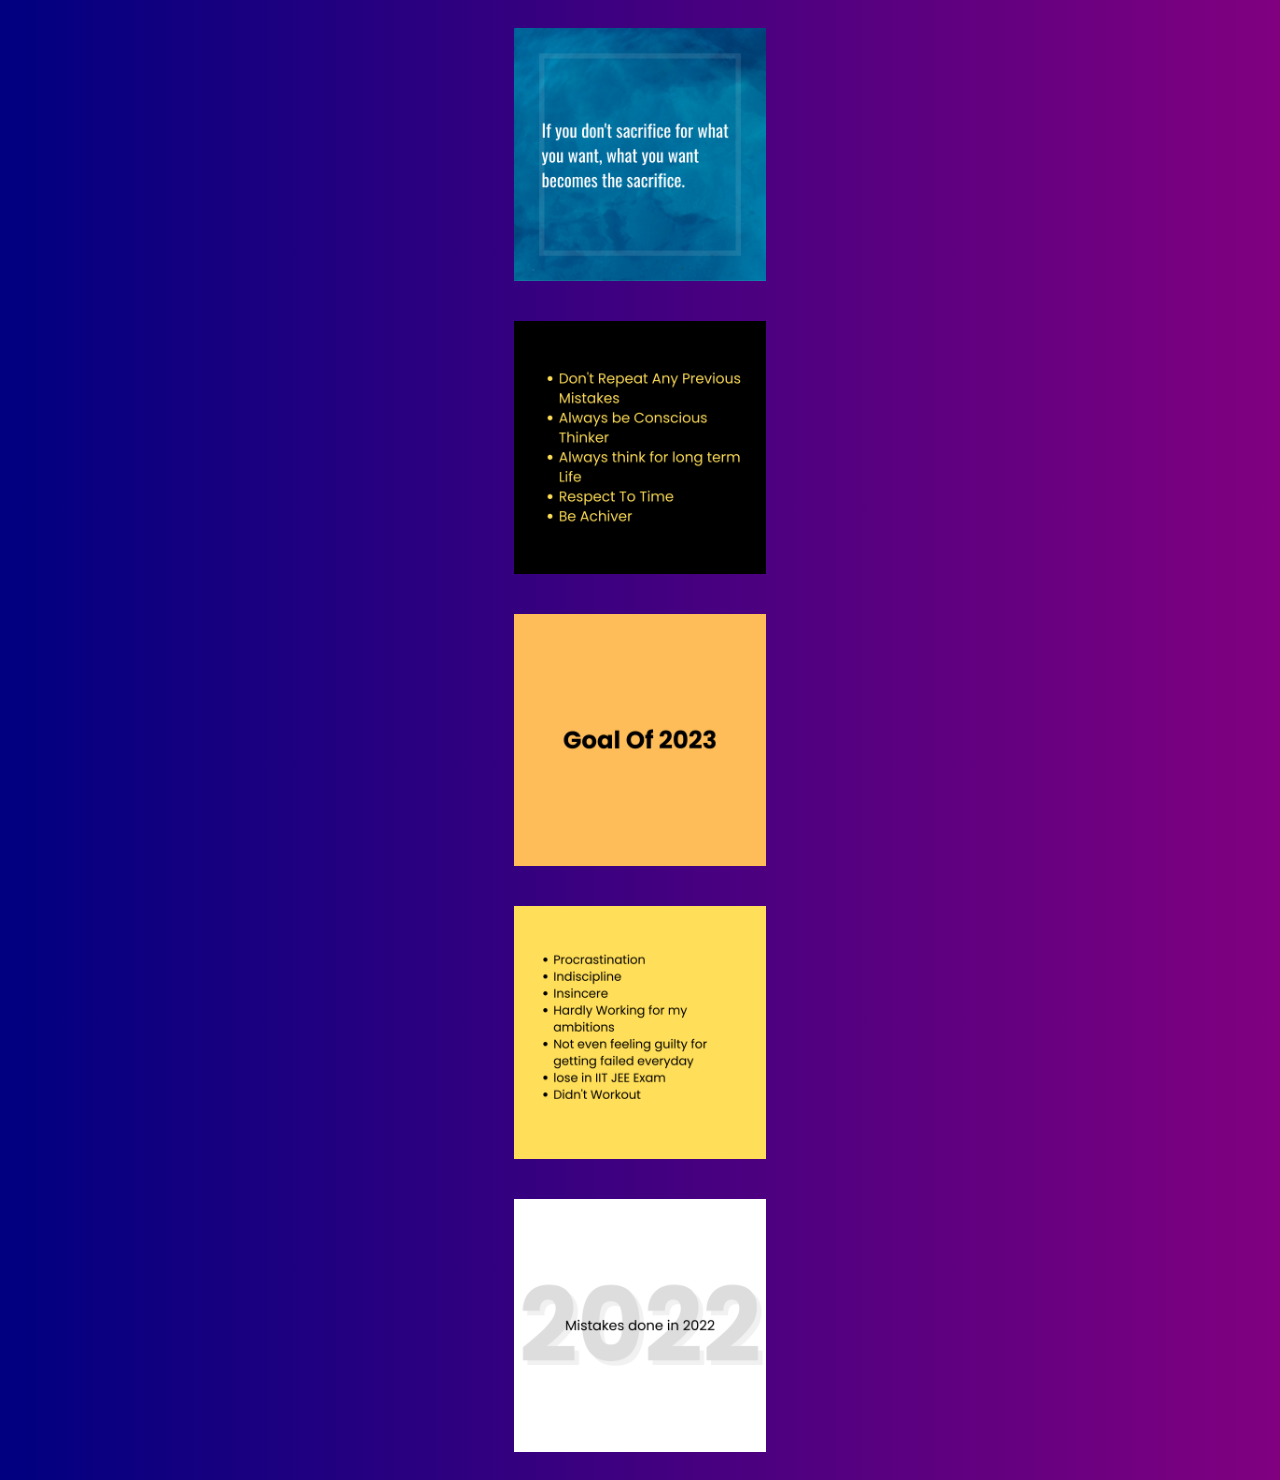
==== post.html @ 2dad8b0f "Add files via upload" ====
<!DOCTYPE html>
<html lang="en">
<head>
    <meta charset="UTF-8">
    <meta http-equiv="X-UA-Compatible" content="IE=edge">
    <meta name="viewport" content="width=device-width, initial-scale=1.0">
    <title>My Image Posts</title>
    <link rel="stylesheet" href="post.css">
</head>
<body>
    <div class="posts">
        <img src="/img/1.png" alt="">
        <img src="/img/2.png" alt="">
        <img src="/img/3.png" alt="">
        <img src="/img/4.png" alt="">
        <img src="/img/5.png" alt="">
        
    </div>
</body>
</html>
---- post.css ----
body{
    background: linear-gradient(90deg, navy, purple);
}

.posts{
    display: flex;
    flex-direction: column-reverse;
    justify-content: center;
    align-items: center;
}

.posts img{
    width: 20%;
    margin: 20px;
}

.posts img:hover{
    cursor: pointer;
    box-shadow: 0px 0px 30px 2px grey;
}
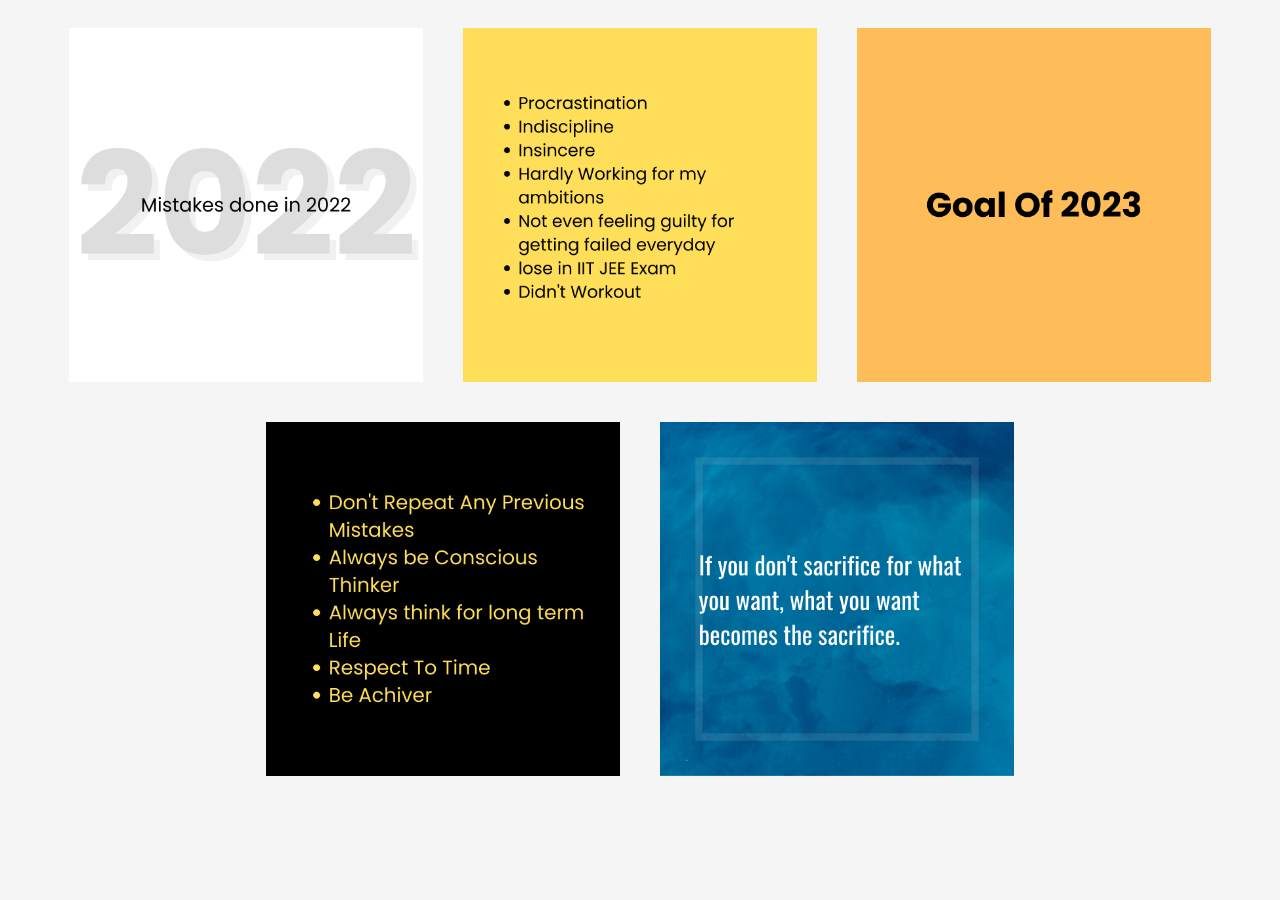
==== commit d852d9ff: "Update post.html" ====
--- a/post.html
+++ b/post.html
@@ -4,8 +4,9 @@
     <meta charset="UTF-8">
     <meta http-equiv="X-UA-Compatible" content="IE=edge">
     <meta name="viewport" content="width=device-width, initial-scale=1.0">
-    <title>My Image Posts</title>
+    <title>Posts | Atul Rajput</title>
     <link rel="stylesheet" href="post.css">
+    <link rel="shortcut icon" href="/Images/icon.png" type="image/x-icon">
 </head>
 <body>
     <div class="posts">
@@ -17,4 +18,4 @@
         
     </div>
 </body>
-</html>+</html>
--- a/post.css
+++ b/post.css
@@ -1,16 +1,16 @@
 body{
-    background: linear-gradient(90deg, navy, purple);
+    background: whitesmoke;
 }
 
 .posts{
     display: flex;
-    flex-direction: column-reverse;
+    flex-wrap: wrap;
     justify-content: center;
     align-items: center;
 }
 
 .posts img{
-    width: 20%;
+    width: 28%;
     margin: 20px;
 }
 
@@ -19,3 +19,5 @@
     box-shadow: 0px 0px 30px 2px grey;
 }
 
+
+
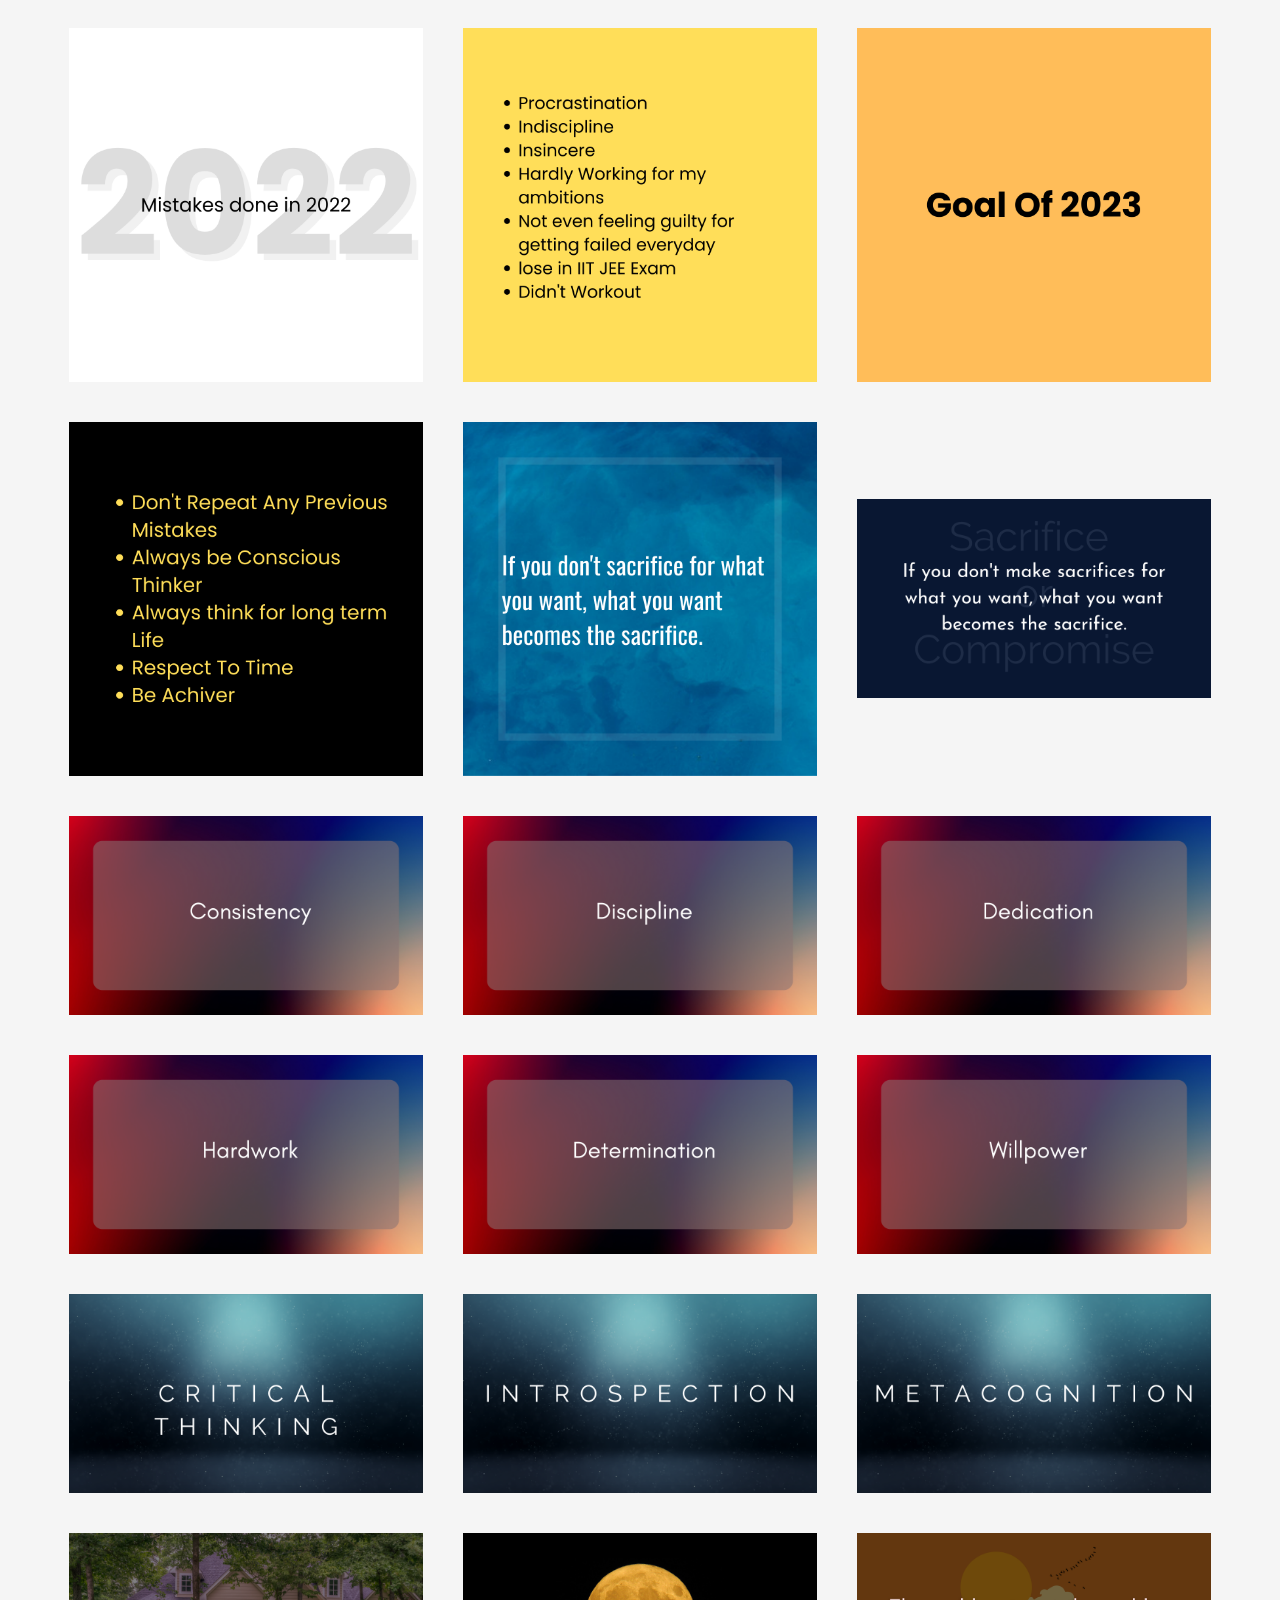
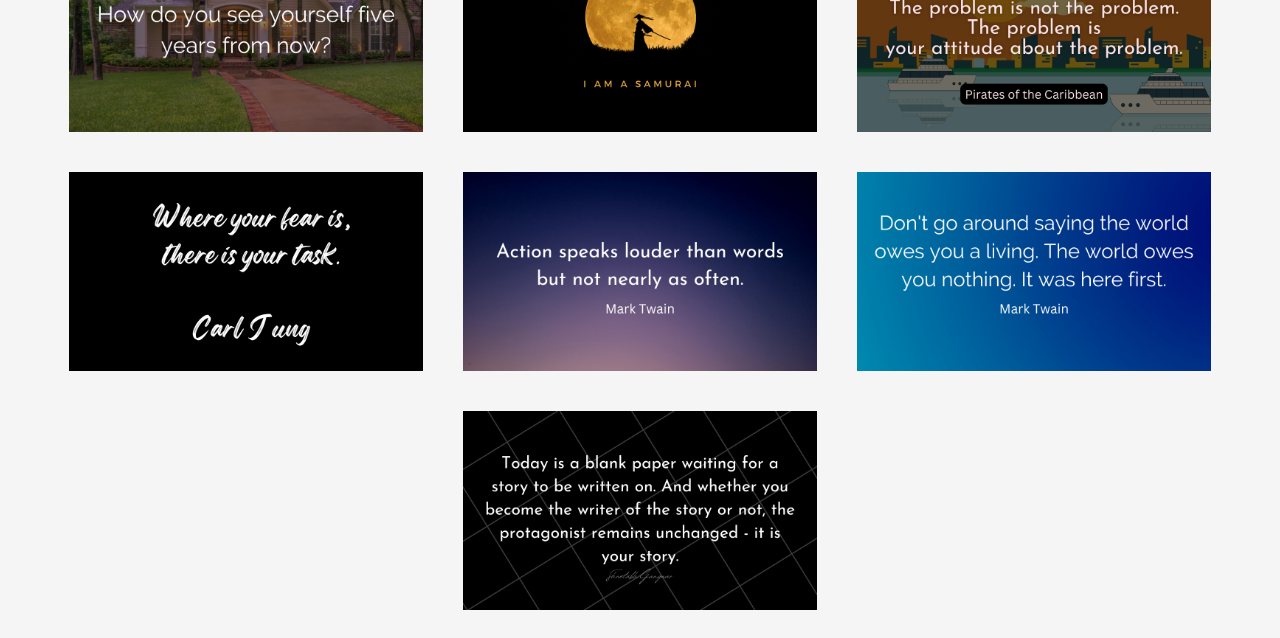
==== commit b1c68649: "Update post.html" ====
--- a/post.html
+++ b/post.html
@@ -15,7 +15,23 @@
         <img src="/img/3.png" alt="">
         <img src="/img/4.png" alt="">
         <img src="/img/5.png" alt="">
-        
+        <img src="/img/6.png" alt="">
+        <img src="/img/7.png" alt="">
+        <img src="/img/8.png" alt="">
+        <img src="/img/9.png" alt="">
+        <img src="/img/10.png" alt="">
+        <img src="/img/11.png" alt="">
+        <img src="/img/12.png" alt="">
+        <img src="/img/13.png" alt="">
+        <img src="/img/14.png" alt="">
+        <img src="/img/15.png" alt="">
+        <img src="/img/16.png" alt="">
+        <img src="/img/17.png" alt="">
+        <img src="/img/18.png" alt="">
+        <img src="/img/19.png" alt="">
+        <img src="/img/20.png" alt="">
+        <img src="/img/21.png" alt="">
+        <img src="/img/22.png" alt=""> 
     </div>
 </body>
 </html>
--- a/post.css
+++ b/post.css
@@ -19,5 +19,3 @@
     box-shadow: 0px 0px 30px 2px grey;
 }
 
-
-
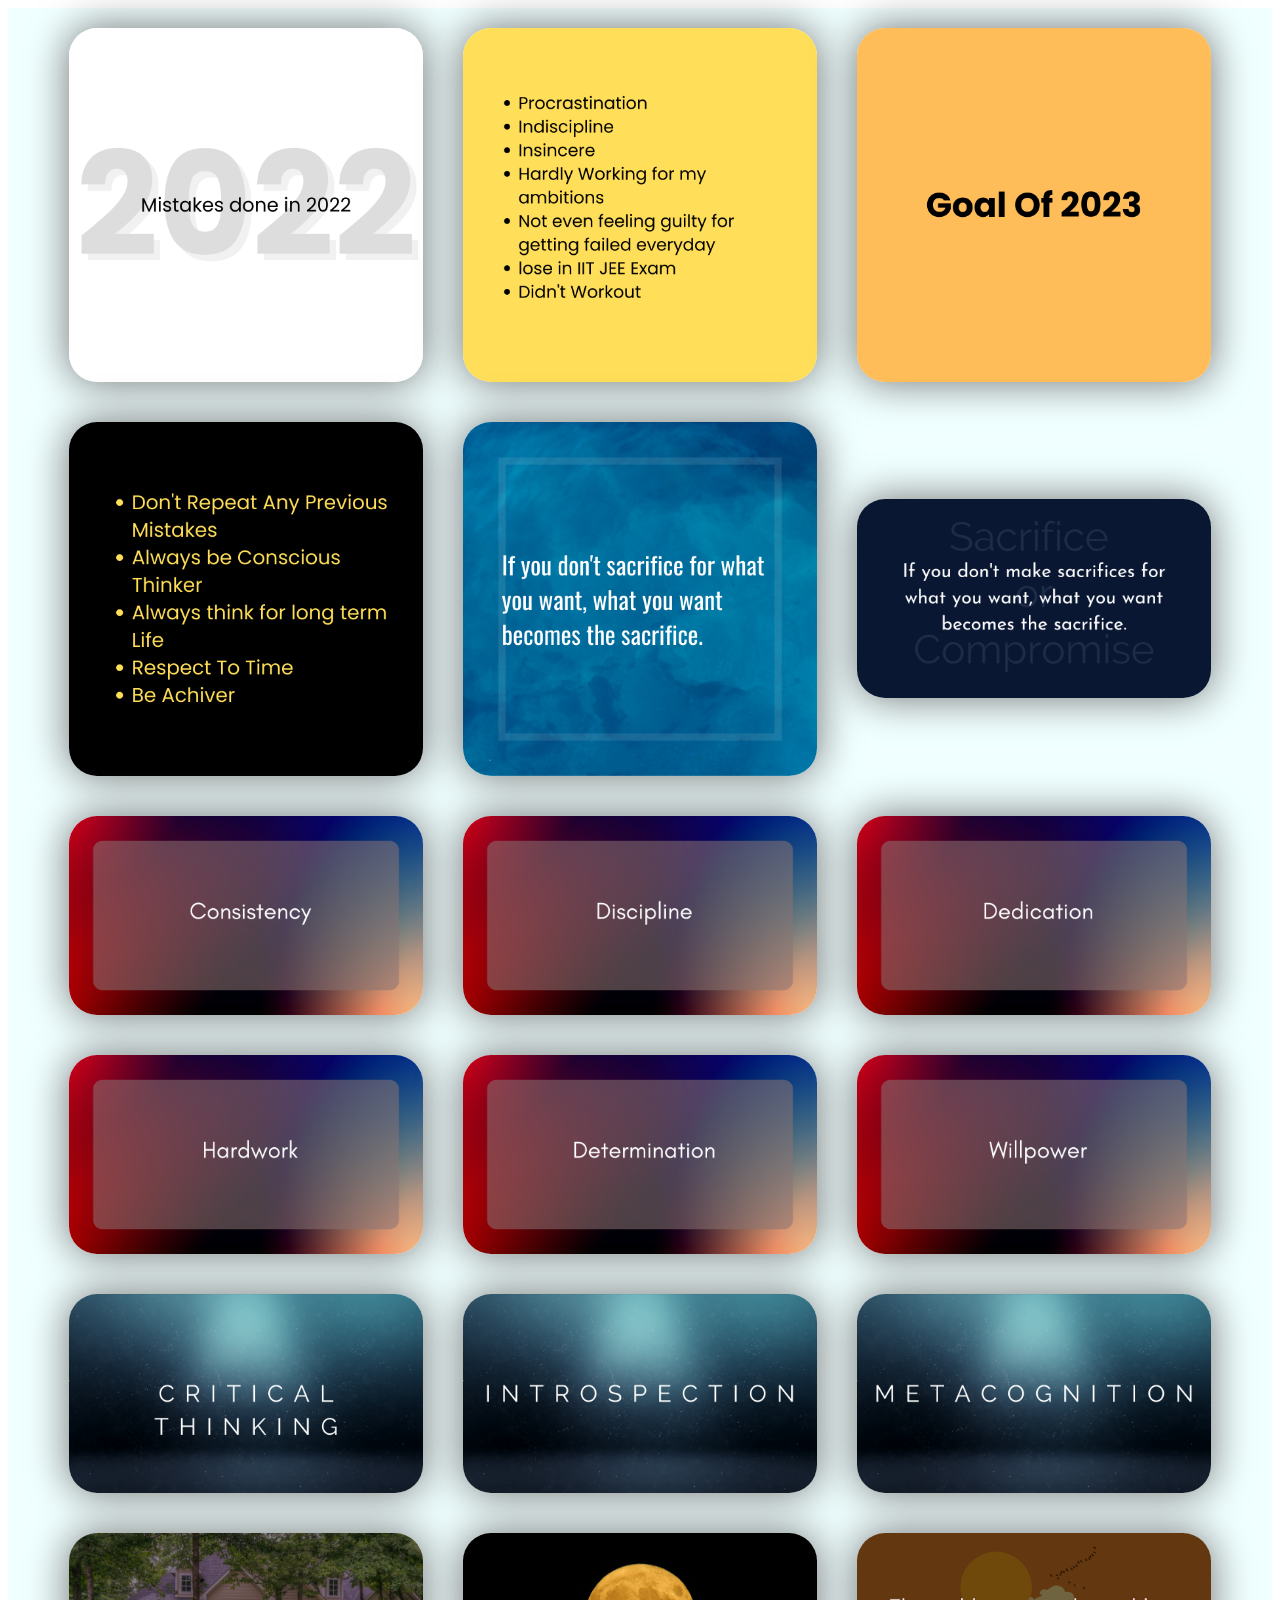
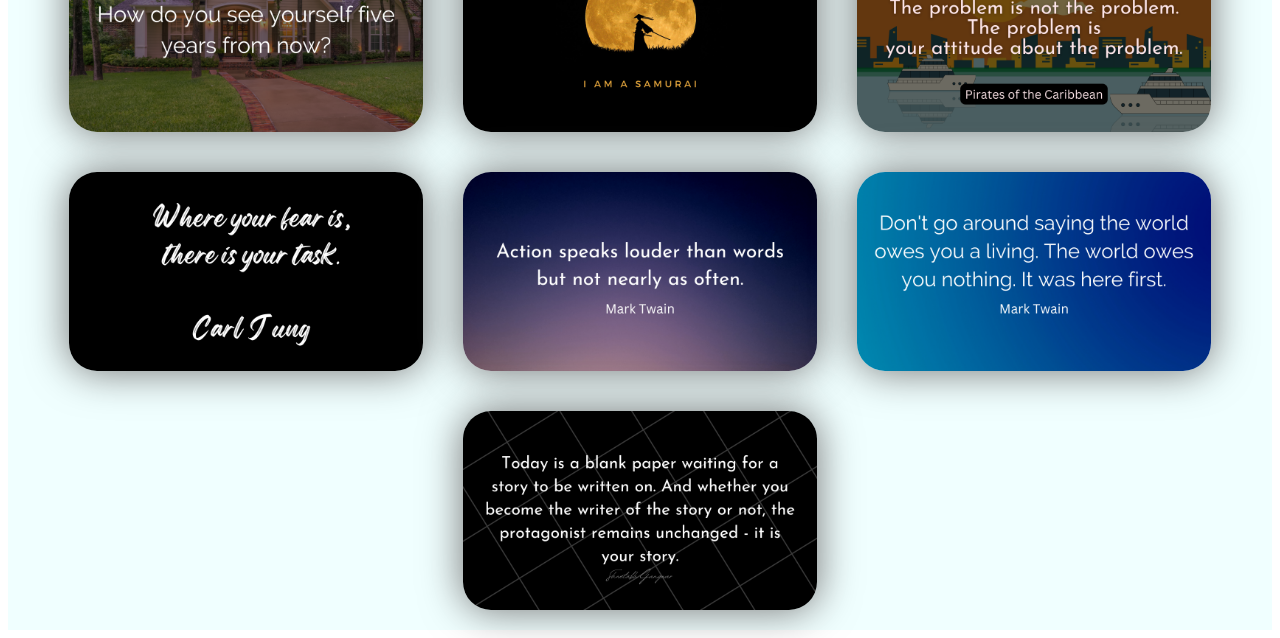
==== commit 0bd40e27: "Update post.html" ====
--- a/post.html
+++ b/post.html
@@ -1,5 +1,6 @@
 <!DOCTYPE html>
 <html lang="en">
+
 <head>
     <meta charset="UTF-8">
     <meta http-equiv="X-UA-Compatible" content="IE=edge">
@@ -8,30 +9,34 @@
     <link rel="stylesheet" href="post.css">
     <link rel="shortcut icon" href="/Images/icon.png" type="image/x-icon">
 </head>
+
 <body>
-    <div class="posts">
-        <img src="/img/1.png" alt="">
-        <img src="/img/2.png" alt="">
-        <img src="/img/3.png" alt="">
-        <img src="/img/4.png" alt="">
-        <img src="/img/5.png" alt="">
-        <img src="/img/6.png" alt="">
-        <img src="/img/7.png" alt="">
-        <img src="/img/8.png" alt="">
-        <img src="/img/9.png" alt="">
-        <img src="/img/10.png" alt="">
-        <img src="/img/11.png" alt="">
-        <img src="/img/12.png" alt="">
-        <img src="/img/13.png" alt="">
-        <img src="/img/14.png" alt="">
-        <img src="/img/15.png" alt="">
-        <img src="/img/16.png" alt="">
-        <img src="/img/17.png" alt="">
-        <img src="/img/18.png" alt="">
-        <img src="/img/19.png" alt="">
-        <img src="/img/20.png" alt="">
-        <img src="/img/21.png" alt="">
-        <img src="/img/22.png" alt=""> 
+    <div class="pc">
+        <div class="posts">
+            <img src="/img/1.png" alt="">
+            <img src="/img/2.png" alt="">
+            <img src="/img/3.png" alt="">
+            <img src="/img/4.png" alt="">
+            <img src="/img/5.png" alt="">
+            <img src="/img/6.png" alt="">
+            <img src="/img/7.png" alt="">
+            <img src="/img/8.png" alt="">
+            <img src="/img/9.png" alt="">
+            <img src="/img/10.png" alt="">
+            <img src="/img/11.png" alt="">
+            <img src="/img/12.png" alt="">
+            <img src="/img/13.png" alt="">
+            <img src="/img/14.png" alt="">
+            <img src="/img/15.png" alt="">
+            <img src="/img/16.png" alt="">
+            <img src="/img/17.png" alt="">
+            <img src="/img/18.png" alt="">
+            <img src="/img/19.png" alt="">
+            <img src="/img/20.png" alt="">
+            <img src="/img/21.png" alt="">
+            <img src="/img/22.png" alt="">
+        </div>
     </div>
 </body>
+
 </html>
--- a/post.css
+++ b/post.css
@@ -1,5 +1,5 @@
-body{
-    background: whitesmoke;
+.pc{
+  background-color: azure;
 }
 
 .posts{
@@ -12,10 +12,29 @@
 .posts img{
     width: 28%;
     margin: 20px;
+    cursor: pointer;
+    box-shadow: 0px 0px 40px 1px #777;
+    border-radius: 28px;
 }
 
-.posts img:hover{
-    cursor: pointer;
-    box-shadow: 0px 0px 30px 2px grey;
-}
 
+/* width */
+::-webkit-scrollbar {
+    width: 7px;
+  }
+  
+  /* Track */
+  ::-webkit-scrollbar-track {
+    background: #f1f1f1; 
+  }
+   
+  /* Handle */
+  ::-webkit-scrollbar-thumb {
+    background: #777; 
+    border-radius: 28px;
+  }
+  
+  /* Handle on hover */
+  ::-webkit-scrollbar-thumb:hover {
+    background: #555; 
+  }
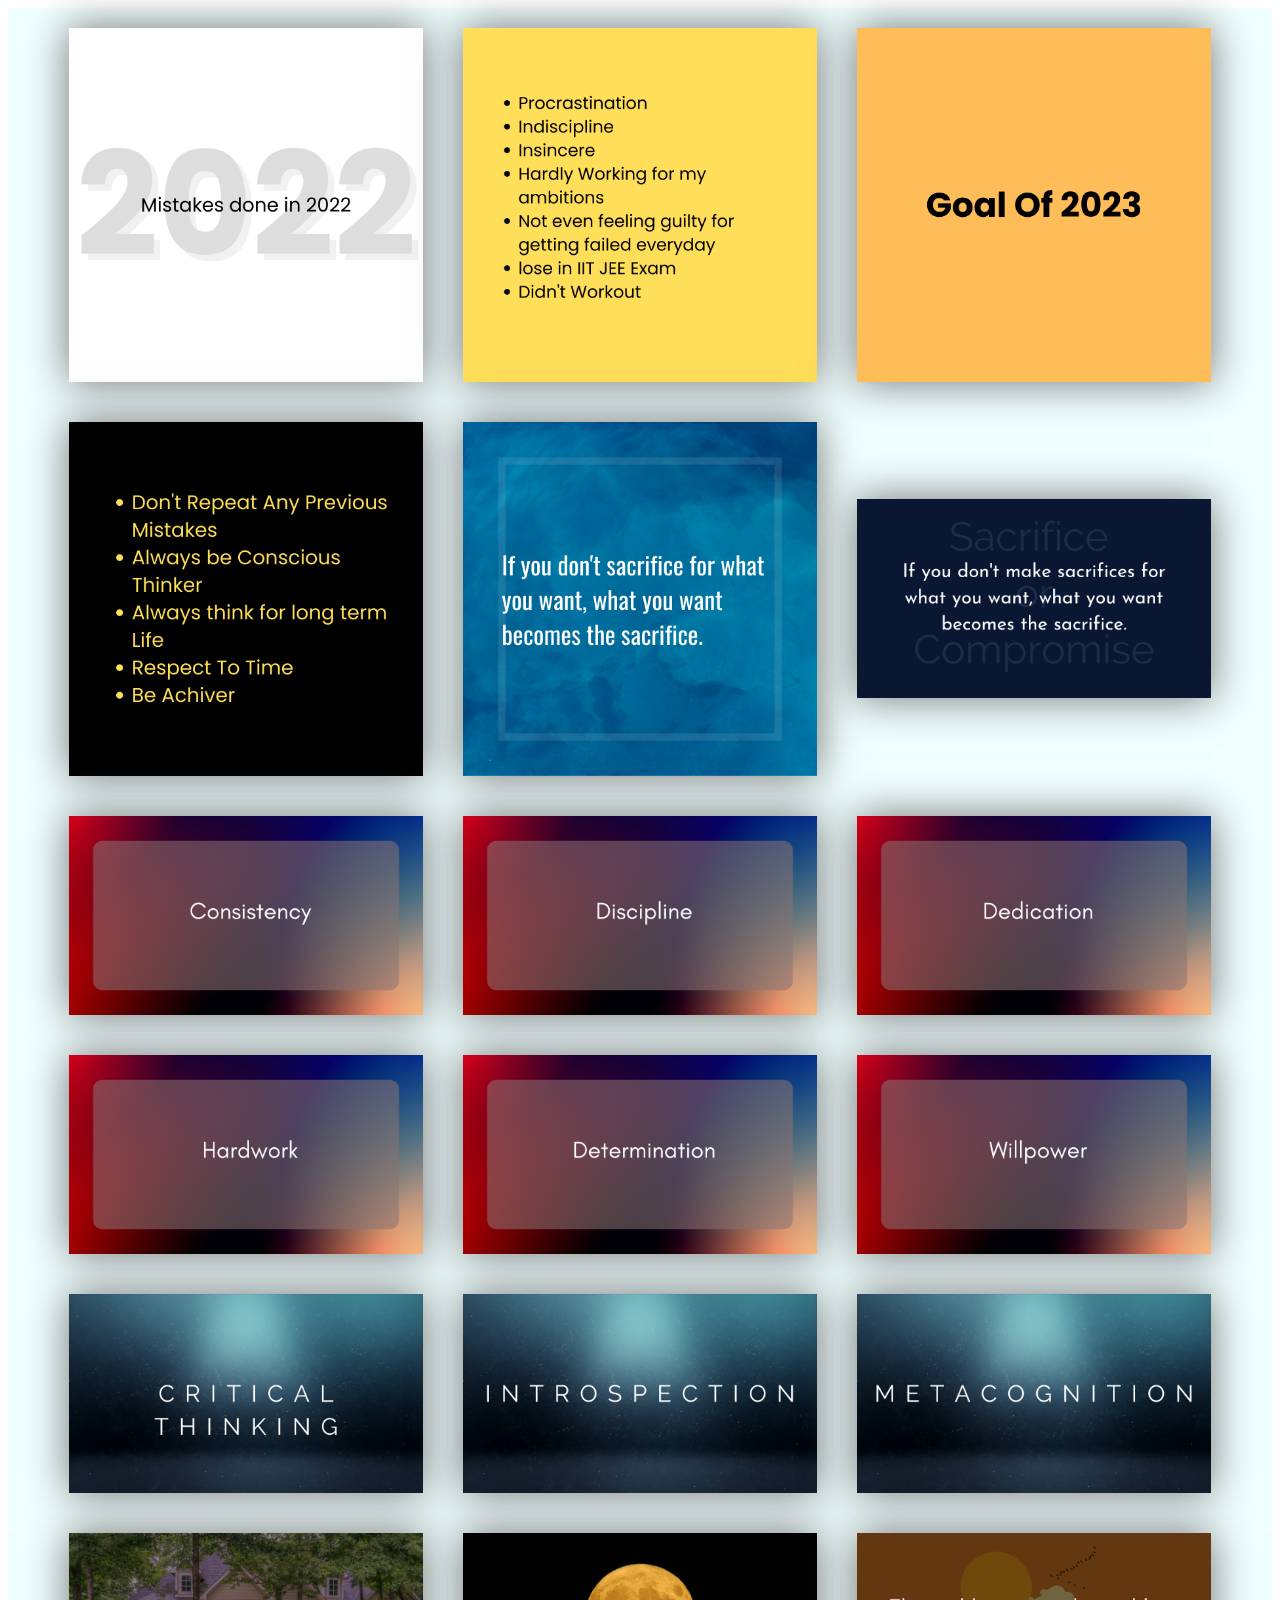
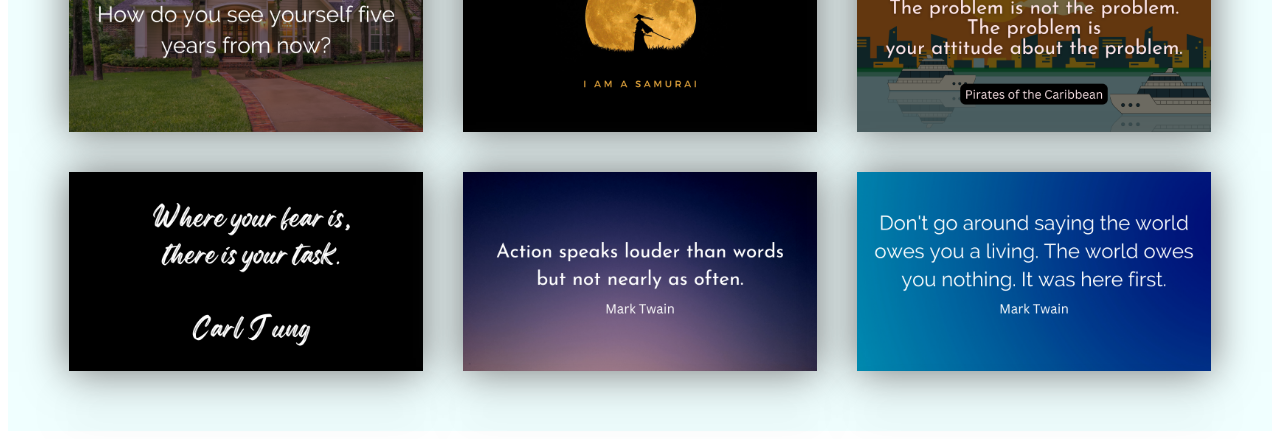
==== commit e23c0624: "Update post.html" ====
--- a/post.html
+++ b/post.html
@@ -34,7 +34,9 @@
             <img src="/img/19.png" alt="">
             <img src="/img/20.png" alt="">
             <img src="/img/21.png" alt="">
-            <img src="/img/22.png" alt="">
+            <img src="/img/23.png" alt="">
+            <img src="/img/24.png" alt="">
+            <img src="/img/25.png" alt="">
         </div>
     </div>
 </body>
--- a/post.css
+++ b/post.css
@@ -10,11 +10,11 @@
 }
 
 .posts img{
-    width: 28%;
+    width:28%;
     margin: 20px;
     cursor: pointer;
     box-shadow: 0px 0px 40px 1px #777;
-    border-radius: 28px;
+ 
 }
 
 
@@ -38,3 +38,9 @@
   ::-webkit-scrollbar-thumb:hover {
     background: #555; 
   }
+
+  @media screen and (max-width: 700px) {
+    .posts img{
+      width: 100%;
+    }
+}
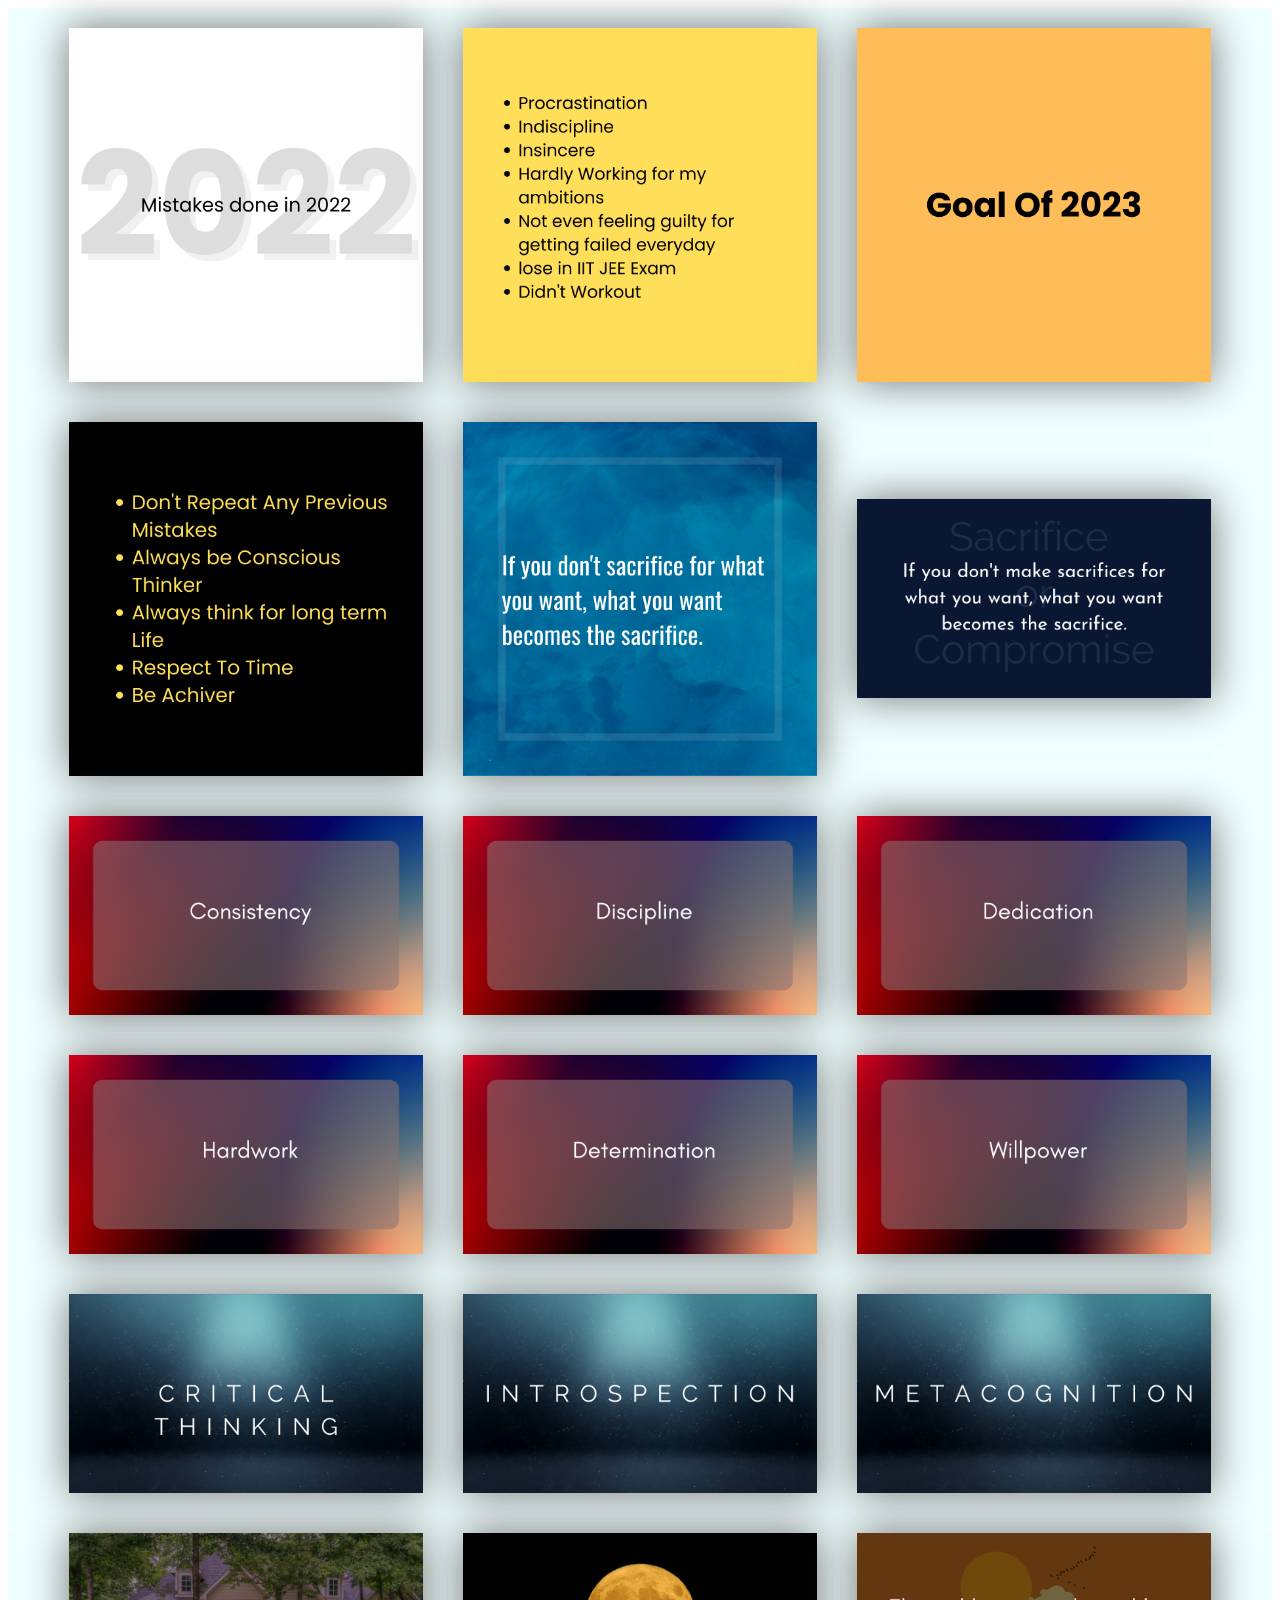
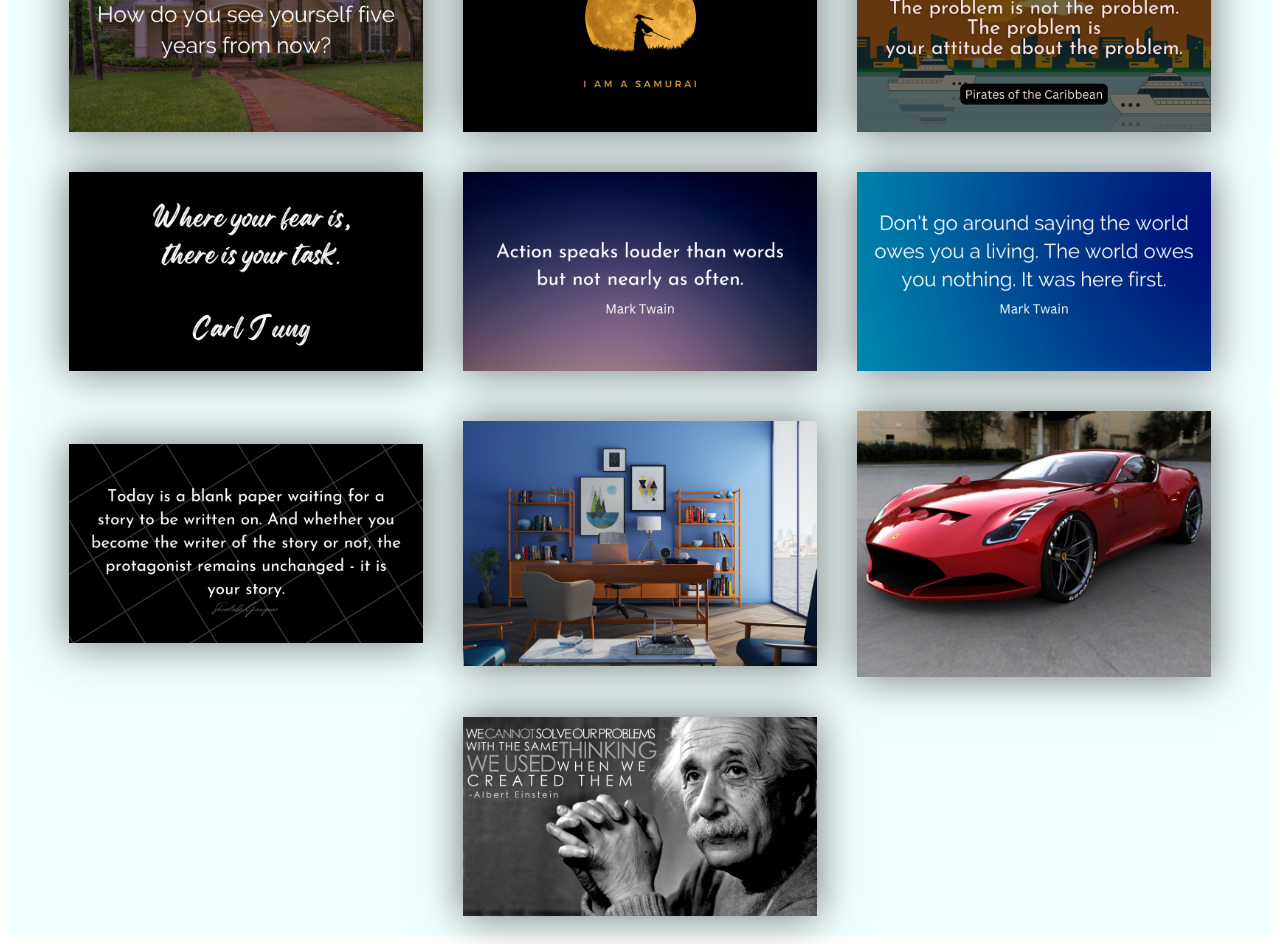
==== commit 9de49e75: "Update post.html" ====
--- a/post.html
+++ b/post.html
@@ -34,9 +34,10 @@
             <img src="/img/19.png" alt="">
             <img src="/img/20.png" alt="">
             <img src="/img/21.png" alt="">
-            <img src="/img/23.png" alt="">
-            <img src="/img/24.png" alt="">
-            <img src="/img/25.png" alt="">
+            <img src="/img/22.png" alt="">
+            <img src="/img/23.jpg" alt="">
+            <img src="/img/24.jpg" alt="">
+            <img src="/img/25.jpg" alt="">
         </div>
     </div>
 </body>
